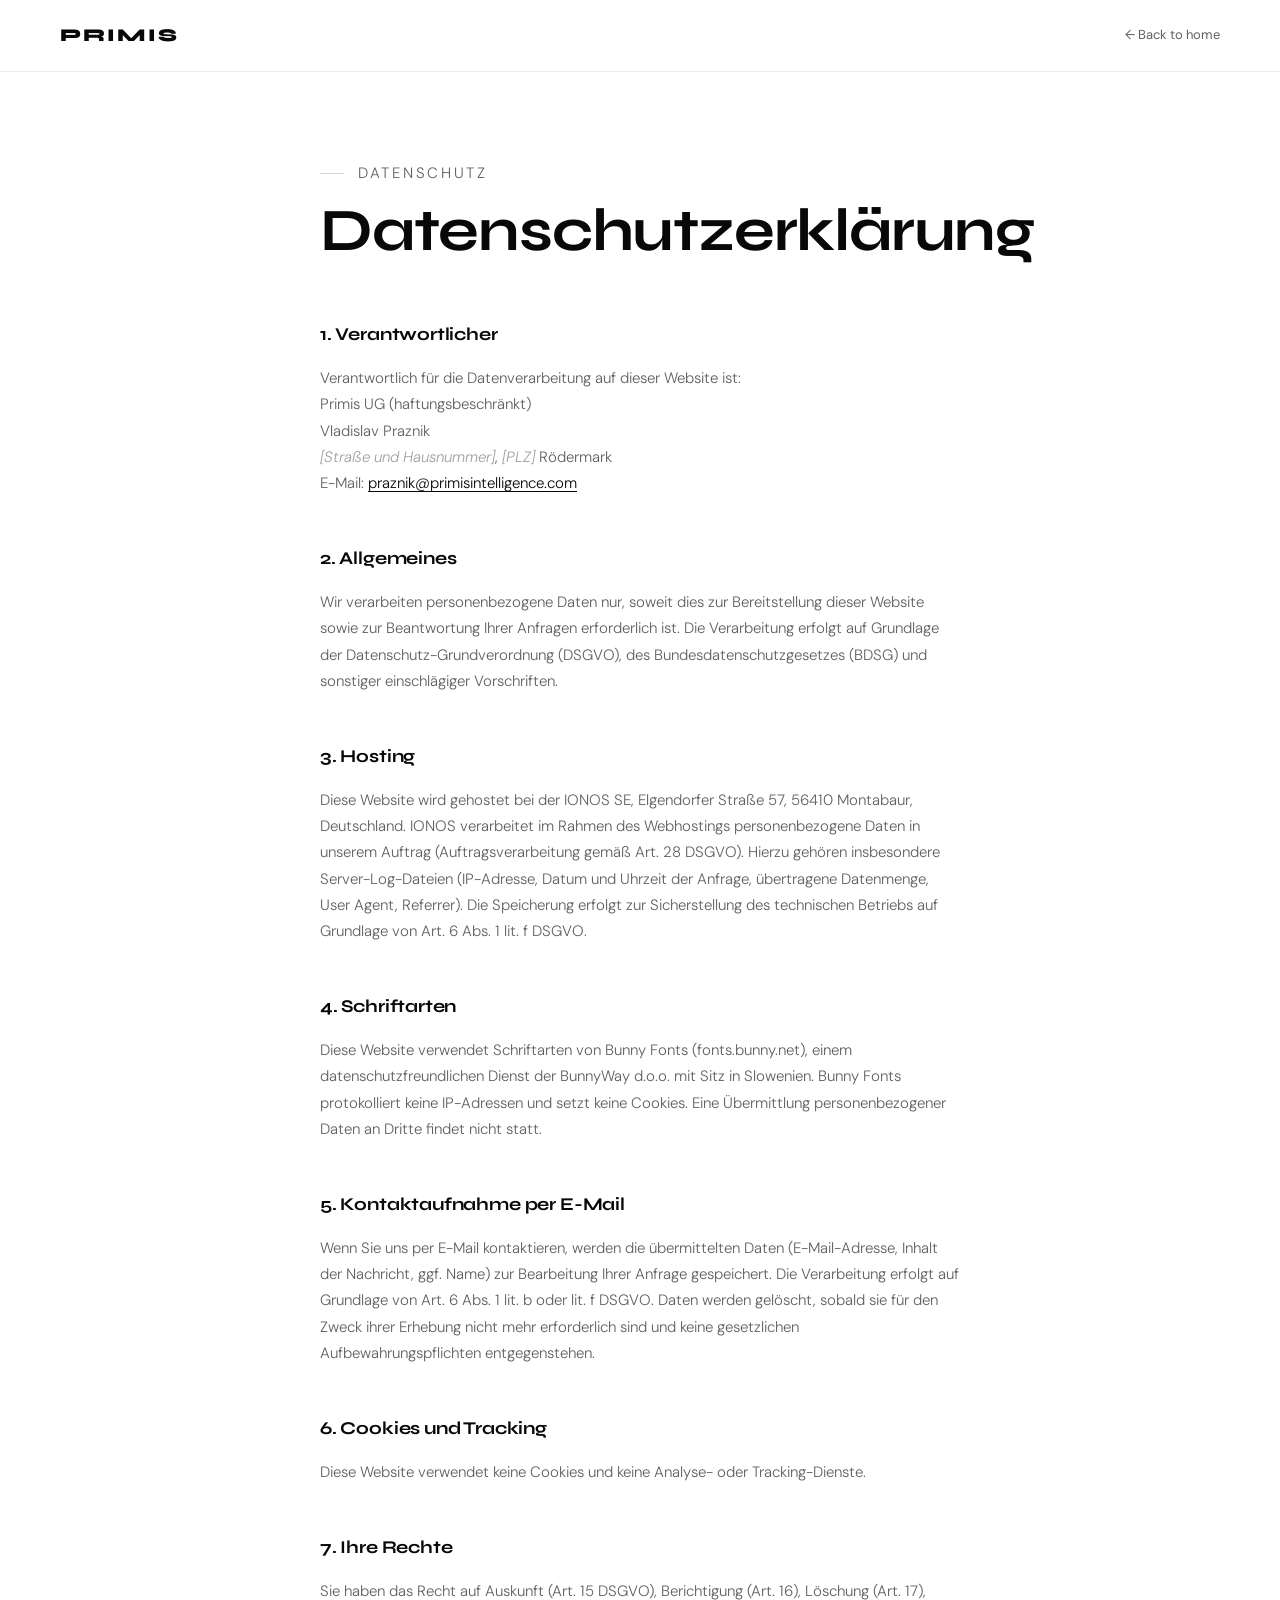
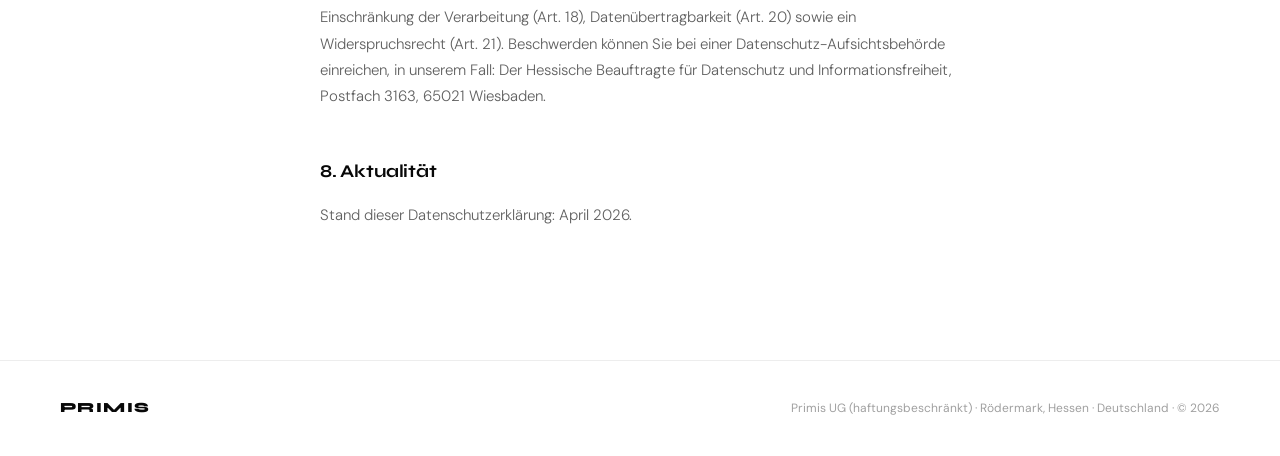
==== datenschutz.html @ 1187ffc5 "Create datenschutz.html" ====
<!DOCTYPE html>
<html lang="de">
<head>
<meta charset="UTF-8">
<meta name="viewport" content="width=device-width, initial-scale=1.0">
<title>Datenschutz — Primis</title>
<meta name="robots" content="noindex">
<link rel="icon" type="image/svg+xml" href="data:image/svg+xml,%3Csvg xmlns='http://www.w3.org/2000/svg' viewBox='0 0 32 32'%3E%3Crect width='32' height='32' fill='%23080808'/%3E%3Ctext x='16' y='23' text-anchor='middle' font-family='Arial' font-size='22' font-weight='900' fill='white'%3EP%3C/text%3E%3C/svg%3E">
<link rel="preconnect" href="https://fonts.bunny.net">
<link href="https://fonts.bunny.net/css2?family=DM+Sans:wght@300;400;500&family=Syne:wght@400;500;600;700;800&display=swap" rel="stylesheet">
<style>
*, *::before, *::after { box-sizing: border-box; margin: 0; padding: 0; }
:root { --black: #080808; --white: #ffffff; --gray-200: #d8d8d8; --gray-400: #a0a0a0; --gray-600: #606060; --line: rgba(0,0,0,0.07); --font-display: 'Syne', sans-serif; --font-body: 'DM Sans', sans-serif; }
body { font-family: var(--font-body); background: var(--white); color: var(--black); font-size: 16px; line-height: 1.6; -webkit-font-smoothing: antialiased; }
nav { position: fixed; top: 0; left: 0; right: 0; z-index: 100; display: flex; align-items: center; justify-content: space-between; padding: 0 60px; height: 72px; background: rgba(255,255,255,0.92); backdrop-filter: blur(12px); border-bottom: 1px solid var(--line); }
.nav-logo { font-family: var(--font-display); font-size: 18px; font-weight: 800; letter-spacing: 0.12em; text-transform: uppercase; color: var(--black); text-decoration: none; }
.nav-back { font-size: 13px; font-weight: 400; color: var(--gray-600); text-decoration: none; transition: color 0.2s; }
.nav-back:hover { color: var(--black); }
.legal { max-width: 760px; margin: 0 auto; padding: 160px 60px 120px; }
.legal-eyebrow { font-size: 11px; font-weight: 500; letter-spacing: 0.18em; text-transform: uppercase; color: var(--gray-400); margin-bottom: 24px; display: flex; align-items: center; gap: 14px; }
.legal-eyebrow::before { content: ''; display: block; width: 24px; height: 1px; background: var(--gray-200); }
.legal h1 { font-family: var(--font-display); font-size: clamp(40px, 5vw, 60px); font-weight: 700; letter-spacing: -0.02em; line-height: 1.1; margin-bottom: 56px; }
.legal h2 { font-family: var(--font-display); font-size: 18px; font-weight: 700; margin-top: 48px; margin-bottom: 16px; letter-spacing: -0.01em; }
.legal h2:first-of-type { margin-top: 0; }
.legal p { font-size: 15px; color: var(--gray-600); line-height: 1.75; margin-bottom: 12px; font-weight: 300; }
.legal a { color: var(--black); text-decoration: underline; text-underline-offset: 3px; }
.legal .placeholder { color: var(--gray-400); font-style: italic; }
footer { padding: 36px 60px; border-top: 1px solid var(--line); display: flex; align-items: center; justify-content: space-between; flex-wrap: wrap; gap: 16px; }
.footer-logo { font-family: var(--font-display); font-size: 14px; font-weight: 800; letter-spacing: 0.1em; text-transform: uppercase; color: var(--black); text-decoration: none; }
.footer-info { font-size: 12px; color: var(--gray-400); }
@media (max-width: 768px) { nav, .legal, footer { padding-left: 24px; padding-right: 24px; } .legal { padding-top: 120px; } }
</style>
</head>
<body>

<nav>
  <a href="index.html" class="nav-logo">Primis</a>
  <a href="index.html" class="nav-back">← Back to home</a>
</nav>

<main class="legal">
  <p class="legal-eyebrow">Datenschutz</p>
  <h1>Datenschutzerklärung</h1>

  <h2>1. Verantwortlicher</h2>
  <p>Verantwortlich für die Datenverarbeitung auf dieser Website ist:<br>
  Primis UG (haftungsbeschränkt)<br>
  Vladislav Praznik<br>
  <span class="placeholder">[Straße und Hausnummer]</span>, <span class="placeholder">[PLZ]</span> Rödermark<br>
  E-Mail: <a href="mailto:praznik@primisintelligence.com">praznik@primisintelligence.com</a></p>

  <h2>2. Allgemeines</h2>
  <p>Wir verarbeiten personenbezogene Daten nur, soweit dies zur Bereitstellung dieser Website sowie zur Beantwortung Ihrer Anfragen erforderlich ist. Die Verarbeitung erfolgt auf Grundlage der Datenschutz-Grundverordnung (DSGVO), des Bundesdatenschutzgesetzes (BDSG) und sonstiger einschlägiger Vorschriften.</p>

  <h2>3. Hosting</h2>
  <p>Diese Website wird gehostet bei der IONOS SE, Elgendorfer Straße 57, 56410 Montabaur, Deutschland. IONOS verarbeitet im Rahmen des Webhostings personenbezogene Daten in unserem Auftrag (Auftragsverarbeitung gemäß Art. 28 DSGVO). Hierzu gehören insbesondere Server-Log-Dateien (IP-Adresse, Datum und Uhrzeit der Anfrage, übertragene Datenmenge, User Agent, Referrer). Die Speicherung erfolgt zur Sicherstellung des technischen Betriebs auf Grundlage von Art. 6 Abs. 1 lit. f DSGVO.</p>

  <h2>4. Schriftarten</h2>
  <p>Diese Website verwendet Schriftarten von Bunny Fonts (fonts.bunny.net), einem datenschutzfreundlichen Dienst der BunnyWay d.o.o. mit Sitz in Slowenien. Bunny Fonts protokolliert keine IP-Adressen und setzt keine Cookies. Eine Übermittlung personenbezogener Daten an Dritte findet nicht statt.</p>

  <h2>5. Kontaktaufnahme per E-Mail</h2>
  <p>Wenn Sie uns per E-Mail kontaktieren, werden die übermittelten Daten (E-Mail-Adresse, Inhalt der Nachricht, ggf. Name) zur Bearbeitung Ihrer Anfrage gespeichert. Die Verarbeitung erfolgt auf Grundlage von Art. 6 Abs. 1 lit. b oder lit. f DSGVO. Daten werden gelöscht, sobald sie für den Zweck ihrer Erhebung nicht mehr erforderlich sind und keine gesetzlichen Aufbewahrungspflichten entgegenstehen.</p>

  <h2>6. Cookies und Tracking</h2>
  <p>Diese Website verwendet keine Cookies und keine Analyse- oder Tracking-Dienste.</p>

  <h2>7. Ihre Rechte</h2>
  <p>Sie haben das Recht auf Auskunft (Art. 15 DSGVO), Berichtigung (Art. 16), Löschung (Art. 17), Einschränkung der Verarbeitung (Art. 18), Datenübertragbarkeit (Art. 20) sowie ein Widerspruchsrecht (Art. 21). Beschwerden können Sie bei einer Datenschutz-Aufsichtsbehörde einreichen, in unserem Fall: Der Hessische Beauftragte für Datenschutz und Informationsfreiheit, Postfach 3163, 65021 Wiesbaden.</p>

  <h2>8. Aktualität</h2>
  <p>Stand dieser Datenschutzerklärung: April 2026.</p>
</main>

<footer>
  <a href="index.html" class="footer-logo">Primis</a>
  <span class="footer-info">Primis UG (haftungsbeschränkt) · Rödermark, Hessen · Deutschland · © 2026</span>
</footer>

</body>
</html>
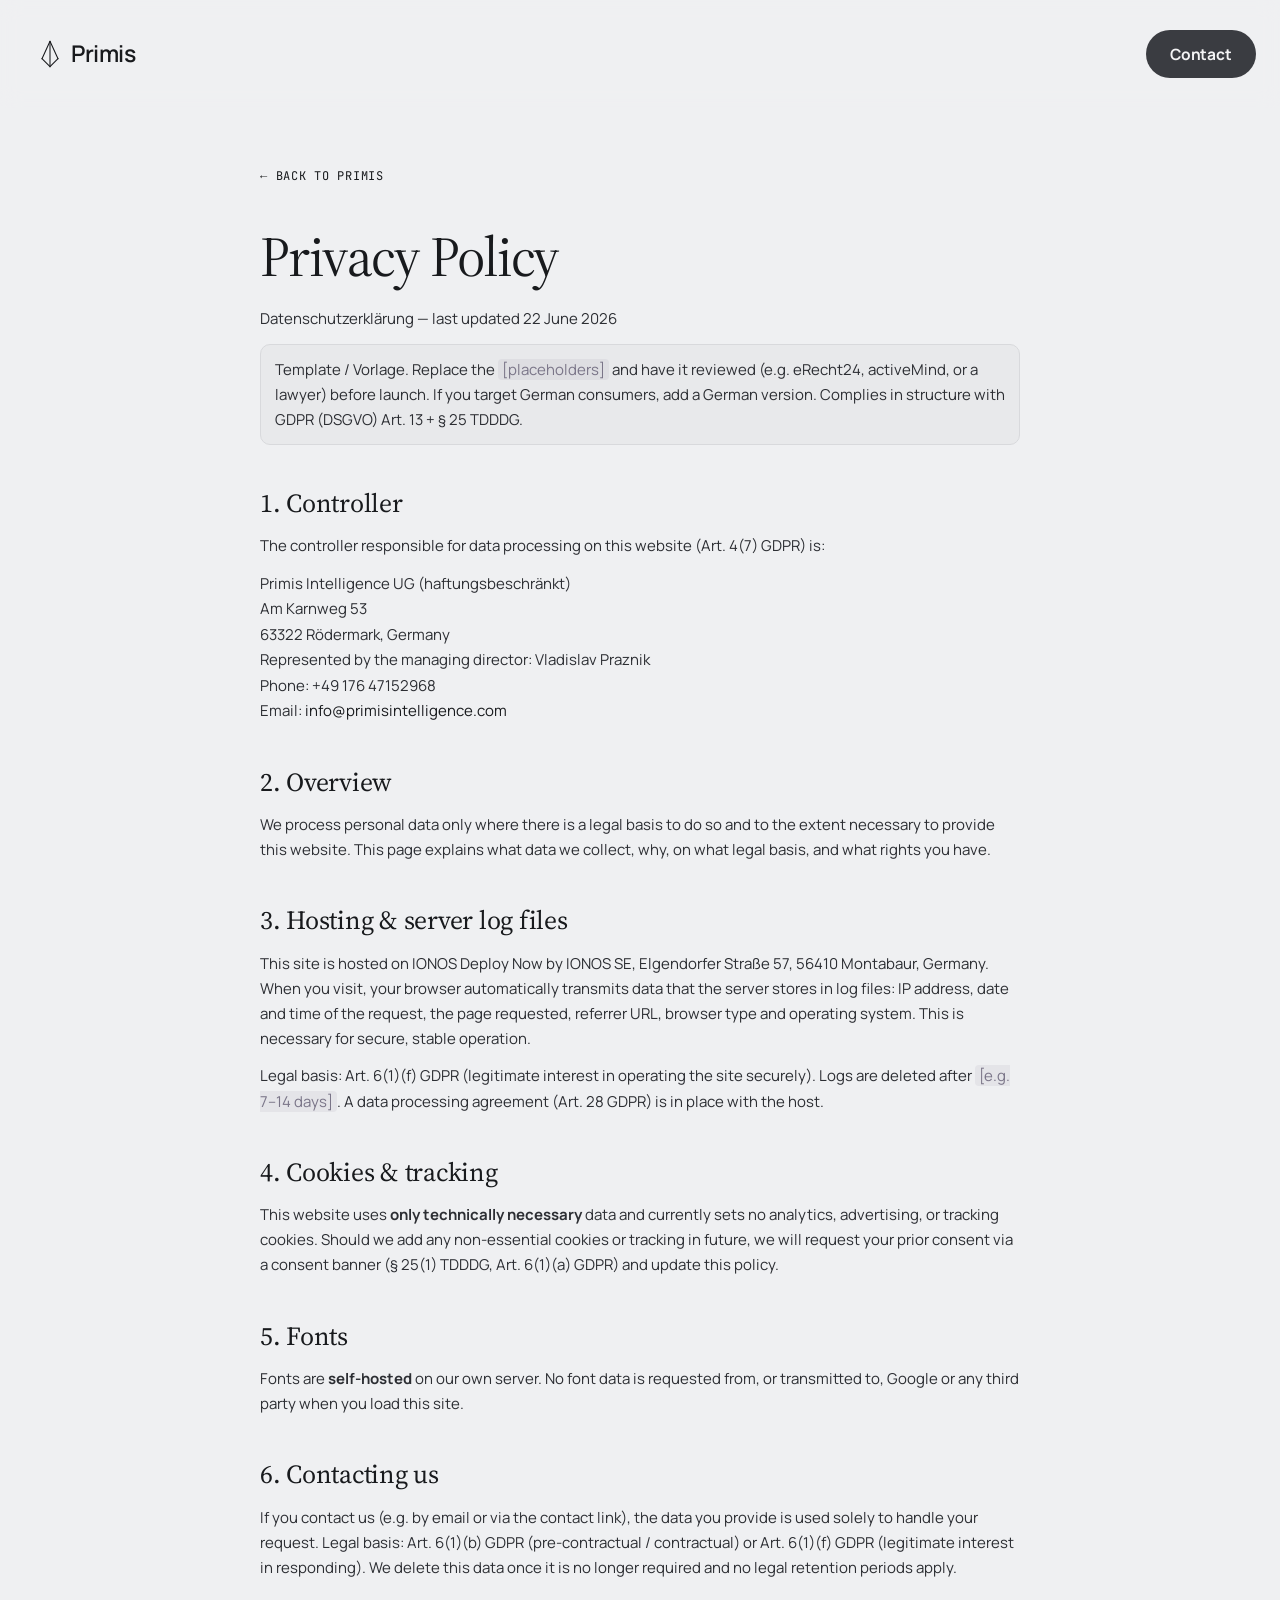
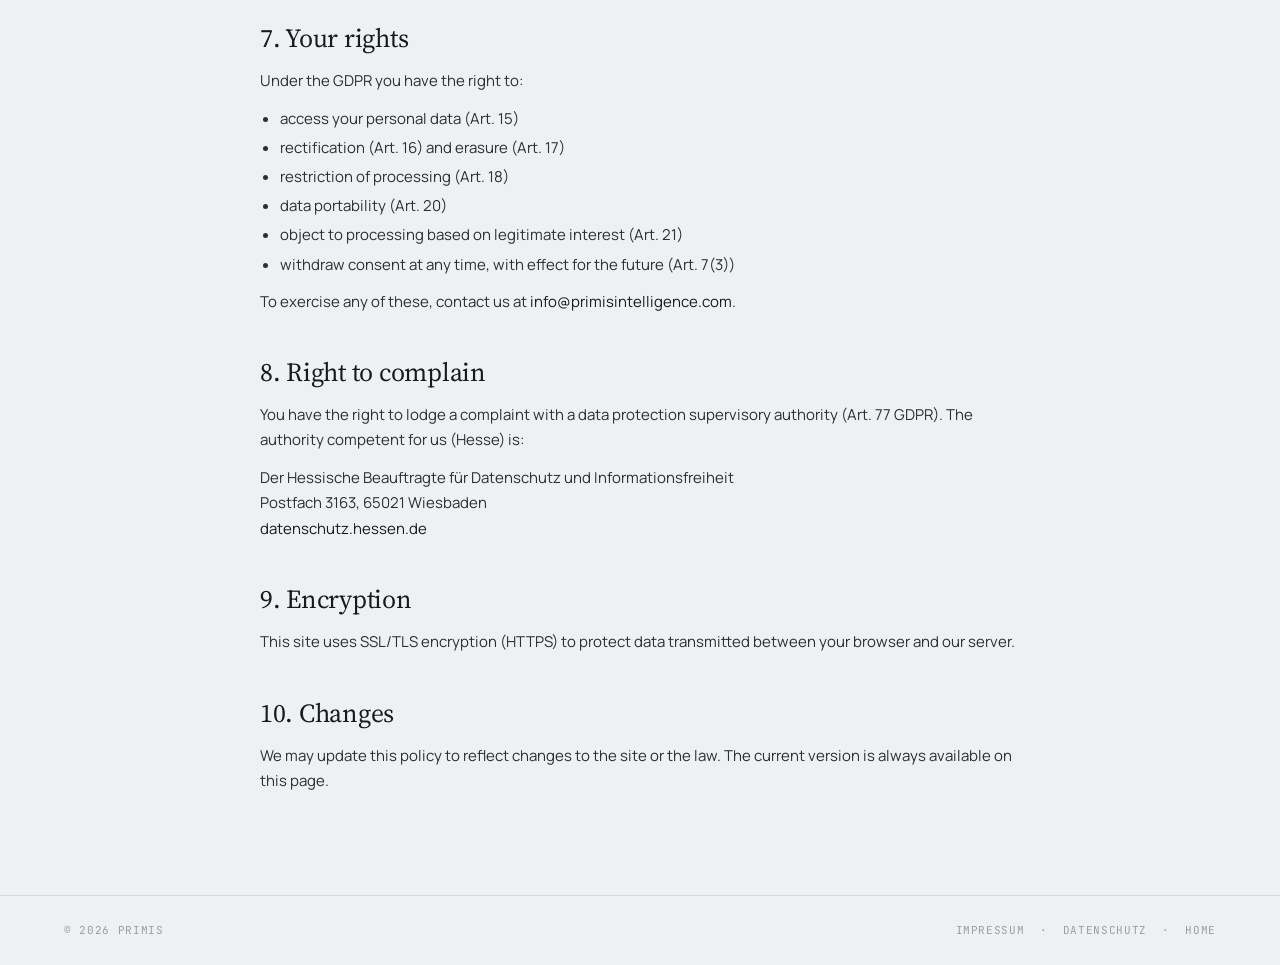
==== commit f0c144eb: "Ship updated Primis landing site - New product demo (progressive outliner, on-brand end card) - Capa" ====
--- a/datenschutz.html
+++ b/datenschutz.html
@@ -1,80 +1,125 @@
-<!DOCTYPE html>
-<html lang="de">
+<!doctype html>
+<html lang="en">
 <head>
-<meta charset="UTF-8">
-<meta name="viewport" content="width=device-width, initial-scale=1.0">
-<title>Datenschutz — Primis</title>
-<meta name="robots" content="noindex">
-<link rel="icon" type="image/svg+xml" href="data:image/svg+xml,%3Csvg xmlns='http://www.w3.org/2000/svg' viewBox='0 0 32 32'%3E%3Crect width='32' height='32' fill='%23080808'/%3E%3Ctext x='16' y='23' text-anchor='middle' font-family='Arial' font-size='22' font-weight='900' fill='white'%3EP%3C/text%3E%3C/svg%3E">
-<link rel="preconnect" href="https://fonts.bunny.net">
-<link href="https://fonts.bunny.net/css2?family=DM+Sans:wght@300;400;500&family=Syne:wght@400;500;600;700;800&display=swap" rel="stylesheet">
-<style>
-*, *::before, *::after { box-sizing: border-box; margin: 0; padding: 0; }
-:root { --black: #080808; --white: #ffffff; --gray-200: #d8d8d8; --gray-400: #a0a0a0; --gray-600: #606060; --line: rgba(0,0,0,0.07); --font-display: 'Syne', sans-serif; --font-body: 'DM Sans', sans-serif; }
-body { font-family: var(--font-body); background: var(--white); color: var(--black); font-size: 16px; line-height: 1.6; -webkit-font-smoothing: antialiased; }
-nav { position: fixed; top: 0; left: 0; right: 0; z-index: 100; display: flex; align-items: center; justify-content: space-between; padding: 0 60px; height: 72px; background: rgba(255,255,255,0.92); backdrop-filter: blur(12px); border-bottom: 1px solid var(--line); }
-.nav-logo { font-family: var(--font-display); font-size: 18px; font-weight: 800; letter-spacing: 0.12em; text-transform: uppercase; color: var(--black); text-decoration: none; }
-.nav-back { font-size: 13px; font-weight: 400; color: var(--gray-600); text-decoration: none; transition: color 0.2s; }
-.nav-back:hover { color: var(--black); }
-.legal { max-width: 760px; margin: 0 auto; padding: 160px 60px 120px; }
-.legal-eyebrow { font-size: 11px; font-weight: 500; letter-spacing: 0.18em; text-transform: uppercase; color: var(--gray-400); margin-bottom: 24px; display: flex; align-items: center; gap: 14px; }
-.legal-eyebrow::before { content: ''; display: block; width: 24px; height: 1px; background: var(--gray-200); }
-.legal h1 { font-family: var(--font-display); font-size: clamp(40px, 5vw, 60px); font-weight: 700; letter-spacing: -0.02em; line-height: 1.1; margin-bottom: 56px; }
-.legal h2 { font-family: var(--font-display); font-size: 18px; font-weight: 700; margin-top: 48px; margin-bottom: 16px; letter-spacing: -0.01em; }
-.legal h2:first-of-type { margin-top: 0; }
-.legal p { font-size: 15px; color: var(--gray-600); line-height: 1.75; margin-bottom: 12px; font-weight: 300; }
-.legal a { color: var(--black); text-decoration: underline; text-underline-offset: 3px; }
-.legal .placeholder { color: var(--gray-400); font-style: italic; }
-footer { padding: 36px 60px; border-top: 1px solid var(--line); display: flex; align-items: center; justify-content: space-between; flex-wrap: wrap; gap: 16px; }
-.footer-logo { font-family: var(--font-display); font-size: 14px; font-weight: 800; letter-spacing: 0.1em; text-transform: uppercase; color: var(--black); text-decoration: none; }
-.footer-info { font-size: 12px; color: var(--gray-400); }
-@media (max-width: 768px) { nav, .legal, footer { padding-left: 24px; padding-right: 24px; } .legal { padding-top: 120px; } }
-</style>
+  <meta charset="utf-8" />
+  <meta name="viewport" content="width=device-width, initial-scale=1, viewport-fit=cover" />
+  <title>Privacy Policy · Primis</title>
+  <meta name="robots" content="noindex" />
+  <link rel="icon" type="image/svg+xml" href="assets/favicon.svg" />
+  <meta name="theme-color" content="#eff0f2" />
+  <link rel="stylesheet" href="css/fonts.css" />
+  <link rel="stylesheet" href="css/landing.css" />
+  <style>
+    .legal{padding:clamp(28px,6vh,80px) var(--pad-x) clamp(60px,10vh,120px)}
+    .legal__wrap{max-width:760px;margin:0 auto}
+    .legal__back{display:inline-block;font-family:var(--mono);font-size:12px;letter-spacing:.06em;text-transform:uppercase;color:var(--ink-mute);text-decoration:none;margin-bottom:28px}
+    .legal__back:hover{color:var(--ink)}
+    .legal h1{font-family:var(--serif);font-weight:400;font-size:clamp(34px,5vw,56px);letter-spacing:-.02em;margin:0 0 6px;color:var(--ink)}
+    .legal__sub{font-family:var(--ui);font-size:14px;color:var(--ink-mute);margin:0 0 16px}
+    .legal__note{font-family:var(--ui);font-size:13.5px;line-height:1.5;color:var(--ink-mute);background:var(--bg-soft);border:1px solid var(--ink-line);border-radius:10px;padding:12px 14px;margin:0 0 36px}
+    .legal h2{font-family:var(--serif);font-weight:400;font-size:clamp(20px,2.4vw,26px);letter-spacing:-.01em;color:var(--ink);margin:38px 0 10px}
+    .legal p,.legal li{font-family:var(--ui);font-size:15px;line-height:1.68;color:var(--ink-2)}
+    .legal p{margin:0 0 12px}.legal ul{margin:0 0 12px;padding-left:20px}.legal li{margin:4px 0}
+    .legal address{font-style:normal;font-family:var(--ui);font-size:15px;line-height:1.7;color:var(--ink-2)}
+    .legal .ph{color:var(--accent-deep);background:color-mix(in oklab,var(--accent) 16%,transparent);padding:0 4px;border-radius:4px}
+    .legal a{color:var(--ink)}
+    .legal__foot{border-top:1px solid var(--ink-line);padding:26px var(--pad-x);display:flex;flex-wrap:wrap;gap:8px 22px;justify-content:space-between;font-family:var(--mono);font-size:11px;letter-spacing:.06em;text-transform:uppercase;color:var(--ink-faint)}
+    .legal__foot a{color:var(--ink-faint);text-decoration:none}.legal__foot a:hover{color:var(--ink)}
+  </style>
 </head>
 <body>
+  <header class="nav">
+    <a class="nav__brand" href="/" aria-label="Primis home">
+      <svg class="nav__mark" viewBox="0 0 60 84" fill="none" stroke="currentColor" stroke-width="3.2" stroke-linecap="round" stroke-linejoin="round" aria-hidden="true"><polyline points="6,56 30,4 54,56"/><polyline points="6,56 30,80 54,56"/><line x1="30" y1="4" x2="30" y2="80"/></svg>
+      <span class="nav__word">Primis</span>
+    </a>
+    <div class="nav__right"><a class="pill" href="/#careers">Contact</a></div>
+  </header>
 
-<nav>
-  <a href="index.html" class="nav-logo">Primis</a>
-  <a href="index.html" class="nav-back">← Back to home</a>
-</nav>
+  <main class="legal">
+    <div class="legal__wrap">
+      <a class="legal__back" href="/">&larr; Back to Primis</a>
+      <h1>Privacy Policy</h1>
+      <p class="legal__sub">Datenschutzerklärung — last updated 22 June 2026</p>
+      <p class="legal__note">Template / Vorlage. Replace the <span class="ph">[placeholders]</span> and have it reviewed (e.g. eRecht24, activeMind, or a lawyer) before launch. If you target German consumers, add a German version. Complies in structure with GDPR (DSGVO) Art. 13 + § 25 TDDDG.</p>
 
-<main class="legal">
-  <p class="legal-eyebrow">Datenschutz</p>
-  <h1>Datenschutzerklärung</h1>
+      <h2>1. Controller</h2>
+      <p>The controller responsible for data processing on this website (Art. 4(7) GDPR) is:</p>
+      <address>
+        Primis Intelligence UG (haftungsbeschränkt)<br />
+        Am Karnweg 53<br />
+        63322 Rödermark, Germany<br />
+        Represented by the managing director: Vladislav Praznik<br />
+        Phone: +49 176 47152968<br />
+        Email: <a href="mailto:info@primisintelligence.com">info@primisintelligence.com</a>
+      </address>
 
-  <h2>1. Verantwortlicher</h2>
-  <p>Verantwortlich für die Datenverarbeitung auf dieser Website ist:<br>
-  Primis UG (haftungsbeschränkt)<br>
-  Vladislav Praznik<br>
-  <span class="placeholder">[Straße und Hausnummer]</span>, <span class="placeholder">[PLZ]</span> Rödermark<br>
-  E-Mail: <a href="mailto:praznik@primisintelligence.com">praznik@primisintelligence.com</a></p>
+      <h2>2. Overview</h2>
+      <p>We process personal data only where there is a legal basis to do so and to the extent
+        necessary to provide this website. This page explains what data we collect, why, on what
+        legal basis, and what rights you have.</p>
 
-  <h2>2. Allgemeines</h2>
-  <p>Wir verarbeiten personenbezogene Daten nur, soweit dies zur Bereitstellung dieser Website sowie zur Beantwortung Ihrer Anfragen erforderlich ist. Die Verarbeitung erfolgt auf Grundlage der Datenschutz-Grundverordnung (DSGVO), des Bundesdatenschutzgesetzes (BDSG) und sonstiger einschlägiger Vorschriften.</p>
+      <h2>3. Hosting &amp; server log files</h2>
+      <p>This site is hosted on IONOS Deploy Now by IONOS SE, Elgendorfer Straße 57, 56410
+        Montabaur, Germany. When you
+        visit, your browser automatically transmits data that the server stores in log files:
+        IP address, date and time of the request, the page requested, referrer URL, browser type
+        and operating system. This is necessary for secure, stable operation.</p>
+      <p>Legal basis: Art. 6(1)(f) GDPR (legitimate interest in operating the site securely).
+        Logs are deleted after <span class="ph">[e.g. 7–14 days]</span>. A data processing
+        agreement (Art. 28 GDPR) is in place with the host.</p>
 
-  <h2>3. Hosting</h2>
-  <p>Diese Website wird gehostet bei der IONOS SE, Elgendorfer Straße 57, 56410 Montabaur, Deutschland. IONOS verarbeitet im Rahmen des Webhostings personenbezogene Daten in unserem Auftrag (Auftragsverarbeitung gemäß Art. 28 DSGVO). Hierzu gehören insbesondere Server-Log-Dateien (IP-Adresse, Datum und Uhrzeit der Anfrage, übertragene Datenmenge, User Agent, Referrer). Die Speicherung erfolgt zur Sicherstellung des technischen Betriebs auf Grundlage von Art. 6 Abs. 1 lit. f DSGVO.</p>
+      <h2>4. Cookies &amp; tracking</h2>
+      <p>This website uses <strong>only technically necessary</strong> data and currently sets no
+        analytics, advertising, or tracking cookies. Should we add any non-essential cookies or
+        tracking in future, we will request your prior consent via a consent banner
+        (§ 25(1) TDDDG, Art. 6(1)(a) GDPR) and update this policy.</p>
 
-  <h2>4. Schriftarten</h2>
-  <p>Diese Website verwendet Schriftarten von Bunny Fonts (fonts.bunny.net), einem datenschutzfreundlichen Dienst der BunnyWay d.o.o. mit Sitz in Slowenien. Bunny Fonts protokolliert keine IP-Adressen und setzt keine Cookies. Eine Übermittlung personenbezogener Daten an Dritte findet nicht statt.</p>
+      <h2>5. Fonts</h2>
+      <p>Fonts are <strong>self-hosted</strong> on our own server. No font data is requested from,
+        or transmitted to, Google or any third party when you load this site.</p>
 
-  <h2>5. Kontaktaufnahme per E-Mail</h2>
-  <p>Wenn Sie uns per E-Mail kontaktieren, werden die übermittelten Daten (E-Mail-Adresse, Inhalt der Nachricht, ggf. Name) zur Bearbeitung Ihrer Anfrage gespeichert. Die Verarbeitung erfolgt auf Grundlage von Art. 6 Abs. 1 lit. b oder lit. f DSGVO. Daten werden gelöscht, sobald sie für den Zweck ihrer Erhebung nicht mehr erforderlich sind und keine gesetzlichen Aufbewahrungspflichten entgegenstehen.</p>
+      <h2>6. Contacting us</h2>
+      <p>If you contact us (e.g. by email or via the contact link), the data you provide is used
+        solely to handle your request. Legal basis: Art. 6(1)(b) GDPR (pre-contractual /
+        contractual) or Art. 6(1)(f) GDPR (legitimate interest in responding). We delete this
+        data once it is no longer required and no legal retention periods apply.</p>
 
-  <h2>6. Cookies und Tracking</h2>
-  <p>Diese Website verwendet keine Cookies und keine Analyse- oder Tracking-Dienste.</p>
+      <h2>7. Your rights</h2>
+      <p>Under the GDPR you have the right to:</p>
+      <ul>
+        <li>access your personal data (Art. 15)</li>
+        <li>rectification (Art. 16) and erasure (Art. 17)</li>
+        <li>restriction of processing (Art. 18)</li>
+        <li>data portability (Art. 20)</li>
+        <li>object to processing based on legitimate interest (Art. 21)</li>
+        <li>withdraw consent at any time, with effect for the future (Art. 7(3))</li>
+      </ul>
+      <p>To exercise any of these, contact us at
+        <a href="mailto:info@primisintelligence.com">info@primisintelligence.com</a>.</p>
 
-  <h2>7. Ihre Rechte</h2>
-  <p>Sie haben das Recht auf Auskunft (Art. 15 DSGVO), Berichtigung (Art. 16), Löschung (Art. 17), Einschränkung der Verarbeitung (Art. 18), Datenübertragbarkeit (Art. 20) sowie ein Widerspruchsrecht (Art. 21). Beschwerden können Sie bei einer Datenschutz-Aufsichtsbehörde einreichen, in unserem Fall: Der Hessische Beauftragte für Datenschutz und Informationsfreiheit, Postfach 3163, 65021 Wiesbaden.</p>
+      <h2>8. Right to complain</h2>
+      <p>You have the right to lodge a complaint with a data protection supervisory authority
+        (Art. 77 GDPR). The authority competent for us (Hesse) is:</p>
+      <address>
+        Der Hessische Beauftragte für Datenschutz und Informationsfreiheit<br />
+        Postfach 3163, 65021 Wiesbaden<br />
+        <a href="https://datenschutz.hessen.de">datenschutz.hessen.de</a>
+      </address>
 
-  <h2>8. Aktualität</h2>
-  <p>Stand dieser Datenschutzerklärung: April 2026.</p>
-</main>
+      <h2>9. Encryption</h2>
+      <p>This site uses SSL/TLS encryption (HTTPS) to protect data transmitted between your
+        browser and our server.</p>
 
-<footer>
-  <a href="index.html" class="footer-logo">Primis</a>
-  <span class="footer-info">Primis UG (haftungsbeschränkt) · Rödermark, Hessen · Deutschland · © 2026</span>
-</footer>
+      <h2>10. Changes</h2>
+      <p>We may update this policy to reflect changes to the site or the law. The current version
+        is always available on this page.</p>
+    </div>
+  </main>
 
+  <footer class="legal__foot">
+    <span>© 2026 Primis</span>
+    <span><a href="/impressum.html">Impressum</a> &nbsp;·&nbsp; <a href="/datenschutz.html">Datenschutz</a> &nbsp;·&nbsp; <a href="/">Home</a></span>
+  </footer>
 </body>
 </html>
--- a/css/fonts.css
+++ b/css/fonts.css
@@ -0,0 +1,307 @@
+/* Self-hosted fonts (no third-party requests; replaces Google Fonts). latin subsets only. */
+/* latin-ext */
+@font-face {
+  font-family: 'Inter';
+  font-style: normal;
+  font-weight: 300;
+  font-display: swap;
+  src: url("../assets/fonts/inter-300-normal-latin-ext.woff2") format('woff2');
+  unicode-range: U+0100-02BA, U+02BD-02C5, U+02C7-02CC, U+02CE-02D7, U+02DD-02FF, U+0304, U+0308, U+0329, U+1D00-1DBF, U+1E00-1E9F, U+1EF2-1EFF, U+2020, U+20A0-20AB, U+20AD-20C0, U+2113, U+2C60-2C7F, U+A720-A7FF;
+}
+/* latin */
+@font-face {
+  font-family: 'Inter';
+  font-style: normal;
+  font-weight: 300;
+  font-display: swap;
+  src: url("../assets/fonts/inter-300-normal-latin.woff2") format('woff2');
+  unicode-range: U+0000-00FF, U+0131, U+0152-0153, U+02BB-02BC, U+02C6, U+02DA, U+02DC, U+0304, U+0308, U+0329, U+2000-206F, U+20AC, U+2122, U+2191, U+2193, U+2212, U+2215, U+FEFF, U+FFFD;
+}
+/* latin-ext */
+@font-face {
+  font-family: 'Inter';
+  font-style: normal;
+  font-weight: 400;
+  font-display: swap;
+  src: url("../assets/fonts/inter-300-normal-latin-ext.woff2") format('woff2');
+  unicode-range: U+0100-02BA, U+02BD-02C5, U+02C7-02CC, U+02CE-02D7, U+02DD-02FF, U+0304, U+0308, U+0329, U+1D00-1DBF, U+1E00-1E9F, U+1EF2-1EFF, U+2020, U+20A0-20AB, U+20AD-20C0, U+2113, U+2C60-2C7F, U+A720-A7FF;
+}
+/* latin */
+@font-face {
+  font-family: 'Inter';
+  font-style: normal;
+  font-weight: 400;
+  font-display: swap;
+  src: url("../assets/fonts/inter-300-normal-latin.woff2") format('woff2');
+  unicode-range: U+0000-00FF, U+0131, U+0152-0153, U+02BB-02BC, U+02C6, U+02DA, U+02DC, U+0304, U+0308, U+0329, U+2000-206F, U+20AC, U+2122, U+2191, U+2193, U+2212, U+2215, U+FEFF, U+FFFD;
+}
+/* latin-ext */
+@font-face {
+  font-family: 'Inter';
+  font-style: normal;
+  font-weight: 500;
+  font-display: swap;
+  src: url("../assets/fonts/inter-300-normal-latin-ext.woff2") format('woff2');
+  unicode-range: U+0100-02BA, U+02BD-02C5, U+02C7-02CC, U+02CE-02D7, U+02DD-02FF, U+0304, U+0308, U+0329, U+1D00-1DBF, U+1E00-1E9F, U+1EF2-1EFF, U+2020, U+20A0-20AB, U+20AD-20C0, U+2113, U+2C60-2C7F, U+A720-A7FF;
+}
+/* latin */
+@font-face {
+  font-family: 'Inter';
+  font-style: normal;
+  font-weight: 500;
+  font-display: swap;
+  src: url("../assets/fonts/inter-300-normal-latin.woff2") format('woff2');
+  unicode-range: U+0000-00FF, U+0131, U+0152-0153, U+02BB-02BC, U+02C6, U+02DA, U+02DC, U+0304, U+0308, U+0329, U+2000-206F, U+20AC, U+2122, U+2191, U+2193, U+2212, U+2215, U+FEFF, U+FFFD;
+}
+/* latin-ext */
+@font-face {
+  font-family: 'Inter';
+  font-style: normal;
+  font-weight: 600;
+  font-display: swap;
+  src: url("../assets/fonts/inter-300-normal-latin-ext.woff2") format('woff2');
+  unicode-range: U+0100-02BA, U+02BD-02C5, U+02C7-02CC, U+02CE-02D7, U+02DD-02FF, U+0304, U+0308, U+0329, U+1D00-1DBF, U+1E00-1E9F, U+1EF2-1EFF, U+2020, U+20A0-20AB, U+20AD-20C0, U+2113, U+2C60-2C7F, U+A720-A7FF;
+}
+/* latin */
+@font-face {
+  font-family: 'Inter';
+  font-style: normal;
+  font-weight: 600;
+  font-display: swap;
+  src: url("../assets/fonts/inter-300-normal-latin.woff2") format('woff2');
+  unicode-range: U+0000-00FF, U+0131, U+0152-0153, U+02BB-02BC, U+02C6, U+02DA, U+02DC, U+0304, U+0308, U+0329, U+2000-206F, U+20AC, U+2122, U+2191, U+2193, U+2212, U+2215, U+FEFF, U+FFFD;
+}
+/* latin-ext */
+@font-face {
+  font-family: 'JetBrains Mono';
+  font-style: normal;
+  font-weight: 400;
+  font-display: swap;
+  src: url("../assets/fonts/jetbrainsmono-400-normal-latin-ext.woff2") format('woff2');
+  unicode-range: U+0100-02BA, U+02BD-02C5, U+02C7-02CC, U+02CE-02D7, U+02DD-02FF, U+0304, U+0308, U+0329, U+1D00-1DBF, U+1E00-1E9F, U+1EF2-1EFF, U+2020, U+20A0-20AB, U+20AD-20C0, U+2113, U+2C60-2C7F, U+A720-A7FF;
+}
+/* latin */
+@font-face {
+  font-family: 'JetBrains Mono';
+  font-style: normal;
+  font-weight: 400;
+  font-display: swap;
+  src: url("../assets/fonts/jetbrainsmono-400-normal-latin.woff2") format('woff2');
+  unicode-range: U+0000-00FF, U+0131, U+0152-0153, U+02BB-02BC, U+02C6, U+02DA, U+02DC, U+0304, U+0308, U+0329, U+2000-206F, U+20AC, U+2122, U+2191, U+2193, U+2212, U+2215, U+FEFF, U+FFFD;
+}
+/* latin-ext */
+@font-face {
+  font-family: 'JetBrains Mono';
+  font-style: normal;
+  font-weight: 500;
+  font-display: swap;
+  src: url("../assets/fonts/jetbrainsmono-400-normal-latin-ext.woff2") format('woff2');
+  unicode-range: U+0100-02BA, U+02BD-02C5, U+02C7-02CC, U+02CE-02D7, U+02DD-02FF, U+0304, U+0308, U+0329, U+1D00-1DBF, U+1E00-1E9F, U+1EF2-1EFF, U+2020, U+20A0-20AB, U+20AD-20C0, U+2113, U+2C60-2C7F, U+A720-A7FF;
+}
+/* latin */
+@font-face {
+  font-family: 'JetBrains Mono';
+  font-style: normal;
+  font-weight: 500;
+  font-display: swap;
+  src: url("../assets/fonts/jetbrainsmono-400-normal-latin.woff2") format('woff2');
+  unicode-range: U+0000-00FF, U+0131, U+0152-0153, U+02BB-02BC, U+02C6, U+02DA, U+02DC, U+0304, U+0308, U+0329, U+2000-206F, U+20AC, U+2122, U+2191, U+2193, U+2212, U+2215, U+FEFF, U+FFFD;
+}
+/* latin-ext */
+@font-face {
+  font-family: 'Manrope';
+  font-style: normal;
+  font-weight: 300;
+  font-display: swap;
+  src: url("../assets/fonts/manrope-300-normal-latin-ext.woff2") format('woff2');
+  unicode-range: U+0100-02BA, U+02BD-02C5, U+02C7-02CC, U+02CE-02D7, U+02DD-02FF, U+0304, U+0308, U+0329, U+1D00-1DBF, U+1E00-1E9F, U+1EF2-1EFF, U+2020, U+20A0-20AB, U+20AD-20C0, U+2113, U+2C60-2C7F, U+A720-A7FF;
+}
+/* latin */
+@font-face {
+  font-family: 'Manrope';
+  font-style: normal;
+  font-weight: 300;
+  font-display: swap;
+  src: url("../assets/fonts/manrope-300-normal-latin.woff2") format('woff2');
+  unicode-range: U+0000-00FF, U+0131, U+0152-0153, U+02BB-02BC, U+02C6, U+02DA, U+02DC, U+0304, U+0308, U+0329, U+2000-206F, U+20AC, U+2122, U+2191, U+2193, U+2212, U+2215, U+FEFF, U+FFFD;
+}
+/* latin-ext */
+@font-face {
+  font-family: 'Manrope';
+  font-style: normal;
+  font-weight: 400;
+  font-display: swap;
+  src: url("../assets/fonts/manrope-300-normal-latin-ext.woff2") format('woff2');
+  unicode-range: U+0100-02BA, U+02BD-02C5, U+02C7-02CC, U+02CE-02D7, U+02DD-02FF, U+0304, U+0308, U+0329, U+1D00-1DBF, U+1E00-1E9F, U+1EF2-1EFF, U+2020, U+20A0-20AB, U+20AD-20C0, U+2113, U+2C60-2C7F, U+A720-A7FF;
+}
+/* latin */
+@font-face {
+  font-family: 'Manrope';
+  font-style: normal;
+  font-weight: 400;
+  font-display: swap;
+  src: url("../assets/fonts/manrope-300-normal-latin.woff2") format('woff2');
+  unicode-range: U+0000-00FF, U+0131, U+0152-0153, U+02BB-02BC, U+02C6, U+02DA, U+02DC, U+0304, U+0308, U+0329, U+2000-206F, U+20AC, U+2122, U+2191, U+2193, U+2212, U+2215, U+FEFF, U+FFFD;
+}
+/* latin-ext */
+@font-face {
+  font-family: 'Manrope';
+  font-style: normal;
+  font-weight: 500;
+  font-display: swap;
+  src: url("../assets/fonts/manrope-300-normal-latin-ext.woff2") format('woff2');
+  unicode-range: U+0100-02BA, U+02BD-02C5, U+02C7-02CC, U+02CE-02D7, U+02DD-02FF, U+0304, U+0308, U+0329, U+1D00-1DBF, U+1E00-1E9F, U+1EF2-1EFF, U+2020, U+20A0-20AB, U+20AD-20C0, U+2113, U+2C60-2C7F, U+A720-A7FF;
+}
+/* latin */
+@font-face {
+  font-family: 'Manrope';
+  font-style: normal;
+  font-weight: 500;
+  font-display: swap;
+  src: url("../assets/fonts/manrope-300-normal-latin.woff2") format('woff2');
+  unicode-range: U+0000-00FF, U+0131, U+0152-0153, U+02BB-02BC, U+02C6, U+02DA, U+02DC, U+0304, U+0308, U+0329, U+2000-206F, U+20AC, U+2122, U+2191, U+2193, U+2212, U+2215, U+FEFF, U+FFFD;
+}
+/* latin-ext */
+@font-face {
+  font-family: 'Manrope';
+  font-style: normal;
+  font-weight: 600;
+  font-display: swap;
+  src: url("../assets/fonts/manrope-300-normal-latin-ext.woff2") format('woff2');
+  unicode-range: U+0100-02BA, U+02BD-02C5, U+02C7-02CC, U+02CE-02D7, U+02DD-02FF, U+0304, U+0308, U+0329, U+1D00-1DBF, U+1E00-1E9F, U+1EF2-1EFF, U+2020, U+20A0-20AB, U+20AD-20C0, U+2113, U+2C60-2C7F, U+A720-A7FF;
+}
+/* latin */
+@font-face {
+  font-family: 'Manrope';
+  font-style: normal;
+  font-weight: 600;
+  font-display: swap;
+  src: url("../assets/fonts/manrope-300-normal-latin.woff2") format('woff2');
+  unicode-range: U+0000-00FF, U+0131, U+0152-0153, U+02BB-02BC, U+02C6, U+02DA, U+02DC, U+0304, U+0308, U+0329, U+2000-206F, U+20AC, U+2122, U+2191, U+2193, U+2212, U+2215, U+FEFF, U+FFFD;
+}
+/* latin-ext */
+@font-face {
+  font-family: 'Manrope';
+  font-style: normal;
+  font-weight: 700;
+  font-display: swap;
+  src: url("../assets/fonts/manrope-300-normal-latin-ext.woff2") format('woff2');
+  unicode-range: U+0100-02BA, U+02BD-02C5, U+02C7-02CC, U+02CE-02D7, U+02DD-02FF, U+0304, U+0308, U+0329, U+1D00-1DBF, U+1E00-1E9F, U+1EF2-1EFF, U+2020, U+20A0-20AB, U+20AD-20C0, U+2113, U+2C60-2C7F, U+A720-A7FF;
+}
+/* latin */
+@font-face {
+  font-family: 'Manrope';
+  font-style: normal;
+  font-weight: 700;
+  font-display: swap;
+  src: url("../assets/fonts/manrope-300-normal-latin.woff2") format('woff2');
+  unicode-range: U+0000-00FF, U+0131, U+0152-0153, U+02BB-02BC, U+02C6, U+02DA, U+02DC, U+0304, U+0308, U+0329, U+2000-206F, U+20AC, U+2122, U+2191, U+2193, U+2212, U+2215, U+FEFF, U+FFFD;
+}
+/* latin-ext */
+@font-face {
+  font-family: 'Manrope';
+  font-style: normal;
+  font-weight: 800;
+  font-display: swap;
+  src: url("../assets/fonts/manrope-300-normal-latin-ext.woff2") format('woff2');
+  unicode-range: U+0100-02BA, U+02BD-02C5, U+02C7-02CC, U+02CE-02D7, U+02DD-02FF, U+0304, U+0308, U+0329, U+1D00-1DBF, U+1E00-1E9F, U+1EF2-1EFF, U+2020, U+20A0-20AB, U+20AD-20C0, U+2113, U+2C60-2C7F, U+A720-A7FF;
+}
+/* latin */
+@font-face {
+  font-family: 'Manrope';
+  font-style: normal;
+  font-weight: 800;
+  font-display: swap;
+  src: url("../assets/fonts/manrope-300-normal-latin.woff2") format('woff2');
+  unicode-range: U+0000-00FF, U+0131, U+0152-0153, U+02BB-02BC, U+02C6, U+02DA, U+02DC, U+0304, U+0308, U+0329, U+2000-206F, U+20AC, U+2122, U+2191, U+2193, U+2212, U+2215, U+FEFF, U+FFFD;
+}
+/* latin-ext */
+@font-face {
+  font-family: 'Source Serif 4';
+  font-style: italic;
+  font-weight: 400;
+  font-display: swap;
+  src: url("../assets/fonts/sourceserif4-400-italic-latin-ext.woff2") format('woff2');
+  unicode-range: U+0100-02BA, U+02BD-02C5, U+02C7-02CC, U+02CE-02D7, U+02DD-02FF, U+0304, U+0308, U+0329, U+1D00-1DBF, U+1E00-1E9F, U+1EF2-1EFF, U+2020, U+20A0-20AB, U+20AD-20C0, U+2113, U+2C60-2C7F, U+A720-A7FF;
+}
+/* latin */
+@font-face {
+  font-family: 'Source Serif 4';
+  font-style: italic;
+  font-weight: 400;
+  font-display: swap;
+  src: url("../assets/fonts/sourceserif4-400-italic-latin.woff2") format('woff2');
+  unicode-range: U+0000-00FF, U+0131, U+0152-0153, U+02BB-02BC, U+02C6, U+02DA, U+02DC, U+0304, U+0308, U+0329, U+2000-206F, U+20AC, U+2122, U+2191, U+2193, U+2212, U+2215, U+FEFF, U+FFFD;
+}
+/* latin-ext */
+@font-face {
+  font-family: 'Source Serif 4';
+  font-style: normal;
+  font-weight: 300;
+  font-display: swap;
+  src: url("../assets/fonts/sourceserif4-300-normal-latin-ext.woff2") format('woff2');
+  unicode-range: U+0100-02BA, U+02BD-02C5, U+02C7-02CC, U+02CE-02D7, U+02DD-02FF, U+0304, U+0308, U+0329, U+1D00-1DBF, U+1E00-1E9F, U+1EF2-1EFF, U+2020, U+20A0-20AB, U+20AD-20C0, U+2113, U+2C60-2C7F, U+A720-A7FF;
+}
+/* latin */
+@font-face {
+  font-family: 'Source Serif 4';
+  font-style: normal;
+  font-weight: 300;
+  font-display: swap;
+  src: url("../assets/fonts/sourceserif4-300-normal-latin.woff2") format('woff2');
+  unicode-range: U+0000-00FF, U+0131, U+0152-0153, U+02BB-02BC, U+02C6, U+02DA, U+02DC, U+0304, U+0308, U+0329, U+2000-206F, U+20AC, U+2122, U+2191, U+2193, U+2212, U+2215, U+FEFF, U+FFFD;
+}
+/* latin-ext */
+@font-face {
+  font-family: 'Source Serif 4';
+  font-style: normal;
+  font-weight: 400;
+  font-display: swap;
+  src: url("../assets/fonts/sourceserif4-300-normal-latin-ext.woff2") format('woff2');
+  unicode-range: U+0100-02BA, U+02BD-02C5, U+02C7-02CC, U+02CE-02D7, U+02DD-02FF, U+0304, U+0308, U+0329, U+1D00-1DBF, U+1E00-1E9F, U+1EF2-1EFF, U+2020, U+20A0-20AB, U+20AD-20C0, U+2113, U+2C60-2C7F, U+A720-A7FF;
+}
+/* latin */
+@font-face {
+  font-family: 'Source Serif 4';
+  font-style: normal;
+  font-weight: 400;
+  font-display: swap;
+  src: url("../assets/fonts/sourceserif4-300-normal-latin.woff2") format('woff2');
+  unicode-range: U+0000-00FF, U+0131, U+0152-0153, U+02BB-02BC, U+02C6, U+02DA, U+02DC, U+0304, U+0308, U+0329, U+2000-206F, U+20AC, U+2122, U+2191, U+2193, U+2212, U+2215, U+FEFF, U+FFFD;
+}
+/* latin-ext */
+@font-face {
+  font-family: 'Source Serif 4';
+  font-style: normal;
+  font-weight: 500;
+  font-display: swap;
+  src: url("../assets/fonts/sourceserif4-300-normal-latin-ext.woff2") format('woff2');
+  unicode-range: U+0100-02BA, U+02BD-02C5, U+02C7-02CC, U+02CE-02D7, U+02DD-02FF, U+0304, U+0308, U+0329, U+1D00-1DBF, U+1E00-1E9F, U+1EF2-1EFF, U+2020, U+20A0-20AB, U+20AD-20C0, U+2113, U+2C60-2C7F, U+A720-A7FF;
+}
+/* latin */
+@font-face {
+  font-family: 'Source Serif 4';
+  font-style: normal;
+  font-weight: 500;
+  font-display: swap;
+  src: url("../assets/fonts/sourceserif4-300-normal-latin.woff2") format('woff2');
+  unicode-range: U+0000-00FF, U+0131, U+0152-0153, U+02BB-02BC, U+02C6, U+02DA, U+02DC, U+0304, U+0308, U+0329, U+2000-206F, U+20AC, U+2122, U+2191, U+2193, U+2212, U+2215, U+FEFF, U+FFFD;
+}
+/* latin-ext */
+@font-face {
+  font-family: 'Source Serif 4';
+  font-style: normal;
+  font-weight: 700;
+  font-display: swap;
+  src: url("../assets/fonts/sourceserif4-300-normal-latin-ext.woff2") format('woff2');
+  unicode-range: U+0100-02BA, U+02BD-02C5, U+02C7-02CC, U+02CE-02D7, U+02DD-02FF, U+0304, U+0308, U+0329, U+1D00-1DBF, U+1E00-1E9F, U+1EF2-1EFF, U+2020, U+20A0-20AB, U+20AD-20C0, U+2113, U+2C60-2C7F, U+A720-A7FF;
+}
+/* latin */
+@font-face {
+  font-family: 'Source Serif 4';
+  font-style: normal;
+  font-weight: 700;
+  font-display: swap;
+  src: url("../assets/fonts/sourceserif4-300-normal-latin.woff2") format('woff2');
+  unicode-range: U+0000-00FF, U+0131, U+0152-0153, U+02BB-02BC, U+02C6, U+02DA, U+02DC, U+0304, U+0308, U+0329, U+2000-206F, U+20AC, U+2122, U+2191, U+2193, U+2212, U+2215, U+FEFF, U+FFFD;
+}
--- a/css/landing.css
+++ b/css/landing.css
@@ -0,0 +1,680 @@
+/* ===========================================================
+   Primis — Landing
+   World Labs orientation: warm off-white, refined serif display,
+   centered nav, single dark pill CTA, slide-style sections.
+   =========================================================== */
+
+:root {
+  /* Surface */
+  --bg:            #eff0f2;     /* warm-cool off-white */
+  --bg-elev:       #f6f6f7;
+  --bg-soft:       #e8e9eb;
+
+  /* Ink */
+  --ink:           #181a1d;     /* near-black */
+  --ink-2:         #2c2e33;
+  --ink-mute:      #6a6d75;
+  --ink-faint:     #9a9da4;
+  --ink-line:      #d8d9dc;
+
+  /* Accent — muted lavender-grey for serif secondary line */
+  --accent:        #a8a3b3;
+  --accent-deep:   #7a7588;
+
+  /* Pill — dark grey */
+  --pill-bg:       #3a3c41;
+  --pill-bg-hov:   #4a4c52;
+  --pill-fg:       #f4f4f5;
+
+  /* Typography */
+  --serif: "Source Serif 4", "Source Serif Pro", "Iowan Old Style", "Apple Garamond", Georgia, "Times New Roman", serif;
+  --sans:  "Inter", -apple-system, BlinkMacSystemFont, "Segoe UI", Roboto, system-ui, sans-serif;
+  --ui:    "Manrope", "Inter", -apple-system, BlinkMacSystemFont, "Segoe UI", system-ui, sans-serif;
+  --mono:  "JetBrains Mono", ui-monospace, SFMono-Regular, Menlo, monospace;
+
+  /* Layout */
+  --pad-x: clamp(28px, 5vw, 88px);
+  --pad-y: clamp(72px, 12vh, 160px);
+  --maxw:  1440px;
+  --radius: 14px;
+
+  /* Motion */
+  --ease: cubic-bezier(.2,.7,.2,1);
+}
+
+*,
+*::before,
+*::after { box-sizing: border-box; }
+
+html, body {
+  margin: 0;
+  padding: 0;
+  background: var(--bg);
+  color: var(--ink);
+  font-family: var(--sans);
+  font-weight: 400;
+  font-size: 16px;
+  line-height: 1.55;
+  -webkit-font-smoothing: antialiased;
+  -moz-osx-font-smoothing: grayscale;
+  text-rendering: optimizeLegibility;
+}
+
+html { scroll-behavior: smooth; }
+body { overflow-x: hidden; }
+
+img, svg { display: block; max-width: 100%; }
+a { color: inherit; text-decoration: none; }
+
+::selection { background: var(--ink); color: var(--bg); }
+
+/* ----------- NAV ----------- */
+
+.nav {
+  position: sticky;
+  top: 0;
+  z-index: 50;
+  display: flex;
+  align-items: center;
+  justify-content: space-between;
+  gap: clamp(24px, 4vw, 56px);
+  padding: 30px 24px 30px 40px;
+  background: color-mix(in oklab, var(--bg) 88%, transparent);
+  backdrop-filter: saturate(140%) blur(10px);
+  -webkit-backdrop-filter: saturate(140%) blur(10px);
+  font-family: var(--ui);
+}
+
+.nav__right {
+  display: flex;
+  align-items: center;
+  gap: clamp(20px, 2.6vw, 32px);
+}
+
+.nav__brand {
+  display: inline-flex;
+  align-items: center;
+  gap: 11px;
+  color: var(--ink);
+  font-family: var(--ui);
+  font-weight: 600;
+  letter-spacing: -0.015em;
+}
+.nav__mark { color: var(--ink); width: 20px; height: 28px; }
+.nav__word {
+  font-size: 23px;
+  font-weight: 600;
+  letter-spacing: -0.018em;
+}
+
+.nav__links {
+  display: flex;
+  align-items: center;
+  justify-content: flex-end;
+  gap: clamp(18px, 2.4vw, 28px);
+}
+.nav__links a {
+  color: var(--ink);
+  font-family: var(--ui);
+  font-size: 15.5px;
+  font-weight: 400;
+  letter-spacing: -0.008em;
+  transition: color .2s var(--ease);
+}
+.nav__links a:hover { color: var(--ink-mute); }
+
+.nav__cta { display: flex; justify-content: flex-end; }
+
+/* ----------- PILL CTA ----------- */
+
+.pill {
+  display: inline-flex;
+  align-items: center;
+  gap: 8px;
+  padding: 12px 24px;
+  border-radius: 999px;
+  background: var(--pill-bg);
+  color: var(--pill-fg);
+  font-family: var(--ui);
+  font-size: 15.5px;
+  font-weight: 700;
+  letter-spacing: -0.008em;
+  transition: background .2s var(--ease), transform .2s var(--ease);
+}
+.pill:hover { background: var(--pill-bg-hov); transform: translateY(-1px); }
+.pill--lg { padding: 14px 28px; font-size: 16.5px; }
+
+.link {
+  display: inline-flex;
+  align-items: center;
+  gap: 8px;
+  color: var(--ink);
+  font-size: 14.5px;
+  font-weight: 500;
+  border-bottom: 1px solid transparent;
+  padding-bottom: 2px;
+  transition: border-color .2s var(--ease), color .2s var(--ease);
+}
+.link:hover { border-color: var(--ink); }
+.link--lg { font-size: 15.5px; }
+
+/* ----------- SLIDE SHELL ----------- */
+
+.slide {
+  position: relative;
+  min-height: calc(100vh - 0px);
+  padding: var(--pad-y) var(--pad-x);
+  display: flex;
+  align-items: flex-end;
+  border-bottom: 1px solid color-mix(in oklab, var(--ink-line) 50%, transparent);
+  isolation: isolate;
+}
+
+.slide__body {
+  width: min(100%, 980px);
+  max-width: 980px;
+}
+.slide__body--wide { width: 100%; max-width: 100%; }
+
+/* Slide corners — hidden */
+.slide__corner { display: none; }
+
+/* HERO variant — single statement on first page */
+.slide--hero {
+  min-height: 100vh;
+  align-items: flex-start;
+  padding-top: clamp(24px, 4vh, 56px);
+  padding-bottom: clamp(40px, 6vh, 80px);
+  padding-left: clamp(56px, 8vw, 140px);
+  padding-right: clamp(40px, 6vw, 100px);
+}
+
+.hero__body {
+  width: 100%;
+  max-width: 1100px;
+}
+
+.hero__headline {
+  font-family: var(--ui);
+  font-weight: 600;
+  font-size: clamp(26px, 3vw, 44px);
+  line-height: 1.05;
+  letter-spacing: -0.025em;
+  margin: 0 0 22px;
+  color: var(--ink);
+  max-width: 720px;
+}
+.hero__headline-line { display: block; }
+.hero__headline-line--muted {
+  font-weight: 400;
+  color: var(--accent);
+}
+
+.hero__signature {
+  font-family: var(--ui);
+  font-size: clamp(16px, 1.5vw, 22px);
+  font-weight: 500;
+  letter-spacing: -0.008em;
+  text-transform: none;
+  color: var(--ink);
+  margin-bottom: 20px;
+  display: inline-flex;
+  align-items: center;
+  gap: 12px;
+  line-height: 1;
+}
+.hero__signature::before {
+  content: "";
+  display: inline-block;
+  width: 18px; height: 1px;
+  background: var(--ink);
+}
+
+.hero__desc {
+  font-family: var(--sans);
+  font-size: clamp(15.5px, 1.15vw, 17.5px);
+  line-height: 1.6;
+  color: var(--ink-mute);
+  margin: 0;
+  max-width: 420px;
+  font-weight: 400;
+}
+
+@media (max-width: 980px) {
+  .slide--hero {
+    padding-left: clamp(24px, 6vw, 56px);
+    padding-right: clamp(24px, 6vw, 56px);
+  }
+}
+
+/* ----------- DISPLAY TYPE ----------- */
+
+.display {
+  font-family: var(--serif);
+  font-weight: 400;
+  font-size: clamp(64px, 11vw, 168px);
+  line-height: 0.92;
+  letter-spacing: -0.02em;
+  margin: 0 0 28px;
+  color: var(--ink);
+}
+.display--md {
+  font-size: clamp(43px, 6.2vw, 92px);
+  line-height: 0.96;
+  letter-spacing: -0.018em;
+  margin-bottom: 36px;
+}
+.display__line {
+  display: block;
+}
+.display__line--muted {
+  color: var(--accent);
+}
+.display em {
+  font-style: italic;
+  font-weight: 400;
+}
+
+.lede {
+  font-family: var(--sans);
+  font-size: clamp(15.5px, 1.15vw, 18px);
+  line-height: 1.55;
+  color: var(--ink-mute);
+  max-width: 580px;
+  margin: 0;
+  font-weight: 400;
+}
+.lede em { color: var(--ink-2); font-style: italic; }
+.lede--sm {
+  font-size: clamp(14.5px, 1vw, 16.5px);
+  max-width: 620px;
+}
+
+.kicker {
+  font-family: var(--mono);
+  font-size: 12px;
+  font-weight: 500;
+  letter-spacing: 0.16em;
+  text-transform: uppercase;
+  color: var(--ink-mute);
+  margin: 0 0 28px;
+  display: inline-flex;
+  align-items: center;
+  gap: 10px;
+}
+.kicker::before {
+  content: "";
+  width: 22px;
+  height: 1px;
+  background: var(--ink-mute);
+  display: inline-block;
+}
+
+/* ----------- PIPELINE STEPS ----------- */
+
+.steps {
+  list-style: none;
+  margin: 56px 0 0;
+  padding: 0;
+  display: grid;
+  grid-template-columns: repeat(2, 1fr);
+  gap: 36px 56px;
+  max-width: 980px;
+}
+.steps li {
+  display: grid;
+  grid-template-columns: auto 1fr;
+  gap: 18px;
+  padding-top: 22px;
+  border-top: 1px solid var(--ink-line);
+}
+.steps__num {
+  font-family: var(--mono);
+  font-size: 12px;
+  font-weight: 500;
+  letter-spacing: 0.06em;
+  color: var(--accent-deep);
+  padding-top: 4px;
+}
+.steps h3 {
+  margin: 0 0 6px;
+  font-family: var(--sans);
+  font-size: 18px;
+  font-weight: 500;
+  letter-spacing: -0.01em;
+  color: var(--ink);
+}
+.steps p {
+  margin: 0;
+  font-size: 14.5px;
+  color: var(--ink-mute);
+  line-height: 1.55;
+}
+
+/* ----------- COMPARE ----------- */
+
+.compare {
+  display: grid;
+  grid-template-columns: 1fr 1fr;
+  gap: 24px;
+  margin-top: 48px;
+  max-width: 980px;
+}
+.compare__col {
+  background: var(--bg-elev);
+  border: 1px solid var(--ink-line);
+  border-radius: var(--radius);
+  padding: 30px 30px 32px;
+}
+.compare__col--us {
+  background: var(--ink);
+  color: var(--bg);
+  border-color: var(--ink);
+}
+.compare__head {
+  font-family: var(--mono);
+  font-size: 11.5px;
+  letter-spacing: 0.14em;
+  text-transform: uppercase;
+  color: var(--ink-mute);
+  margin-bottom: 22px;
+}
+.compare__head--us { color: color-mix(in oklab, var(--bg) 70%, transparent); }
+.compare__col ul {
+  list-style: none;
+  margin: 0;
+  padding: 0;
+  display: flex;
+  flex-direction: column;
+  gap: 12px;
+}
+.compare__col li {
+  font-family: var(--serif);
+  font-size: 19px;
+  font-weight: 300;
+  line-height: 1.45;
+  letter-spacing: -0.005em;
+  color: var(--ink-2);
+}
+.compare__col--us li { color: color-mix(in oklab, var(--bg) 92%, transparent); }
+
+/* ----------- WORLDS ----------- */
+
+.worlds {
+  display: grid;
+  grid-template-columns: repeat(3, 1fr);
+  gap: 18px;
+  margin-top: 56px;
+}
+@media (max-width: 760px) { .worlds { grid-template-columns: 1fr; } }
+.world {
+  display: flex;
+  flex-direction: column;
+  gap: 14px;
+  cursor: pointer;
+}
+.world__visual {
+  position: relative;
+  aspect-ratio: 4 / 5;
+  border-radius: var(--radius);
+  background: var(--bg-elev);
+  overflow: hidden;
+  border: 1px solid var(--ink-line);
+  isolation: isolate;
+}
+.world__visual::after {
+  content: "";
+  position: absolute;
+  inset: 0;
+  background:
+    radial-gradient(120% 90% at 50% 110%, color-mix(in oklab, var(--accent) 24%, transparent), transparent 60%),
+    radial-gradient(60% 60% at 30% 30%, color-mix(in oklab, #ffffff 40%, transparent), transparent 70%);
+  pointer-events: none;
+}
+.world__visual[data-world="atrium"] {
+  background:
+    linear-gradient(180deg, #e7e6e2 0%, #d8d6d0 100%);
+}
+.world__visual[data-world="loft"] {
+  background:
+    linear-gradient(180deg, #d9d9dc 0%, #b9b8be 100%);
+}
+.world__visual[data-world="forest"] {
+  background:
+    linear-gradient(180deg, #d9dfd6 0%, #aab1a4 100%);
+}
+.world__visual[data-world="street"] {
+  background:
+    linear-gradient(180deg, #e3dbd2 0%, #c2b6a8 100%);
+}
+.world__visual canvas {
+  position: absolute;
+  inset: 0;
+  width: 100%;
+  height: 100%;
+  z-index: 1;
+}
+
+.world__meta {
+  display: flex;
+  flex-direction: column;
+  gap: 4px;
+}
+.world__name {
+  font-family: var(--serif);
+  font-size: 21px;
+  font-weight: 400;
+  color: var(--ink);
+  letter-spacing: -0.01em;
+}
+.world__stat {
+  font-family: var(--mono);
+  font-size: 11.5px;
+  letter-spacing: 0.04em;
+  color: var(--ink-faint);
+}
+.world:hover .world__visual {
+  border-color: var(--ink-2);
+}
+
+/* ----------- USES ----------- */
+
+.uses {
+  display: grid;
+  grid-template-columns: repeat(2, 1fr);
+  gap: 28px 48px;
+  margin-top: 56px;
+  max-width: 980px;
+}
+.use {
+  padding-top: 22px;
+  border-top: 1px solid var(--ink-line);
+}
+.use__head {
+  font-family: var(--serif);
+  font-size: 22px;
+  font-weight: 400;
+  letter-spacing: -0.01em;
+  margin-bottom: 8px;
+  color: var(--ink);
+}
+.use p {
+  margin: 0;
+  font-size: 14.5px;
+  color: var(--ink-mute);
+  line-height: 1.55;
+}
+
+/* ----------- CTA ROW ----------- */
+
+.cta-row {
+  display: flex;
+  align-items: center;
+  gap: 24px;
+  margin-top: 40px;
+  flex-wrap: wrap;
+}
+
+.slide--cta { background: var(--bg); }
+
+/* ----------- ABOUT slide ----------- */
+.slide--about { align-items: center; }
+.slide--about .slide__body { max-width: 1080px; }
+
+.about__display {
+  font-family: var(--serif);
+  font-weight: 400;
+  font-size: clamp(36px, 5vw, 74px);
+  line-height: 1.1;
+  letter-spacing: -0.018em;
+  color: var(--ink);
+  margin: 0 0 36px;
+}
+.about__display span { display: block; }
+.about__display span:nth-child(2),
+.about__display span:nth-child(3) { color: var(--accent); }
+.about__display em {
+  font-style: italic;
+  color: var(--ink);
+  font-weight: 400;
+}
+
+.about__lede {
+  font-family: var(--sans);
+  font-size: clamp(15px, 1.1vw, 17px);
+  line-height: 1.6;
+  color: var(--ink-mute);
+  margin: 0 0 36px;
+  max-width: 620px;
+  font-weight: 400;
+}
+
+.about__link {
+  display: inline-flex;
+  align-items: center;
+  gap: 10px;
+  font-family: var(--ui);
+  font-size: 15px;
+  font-weight: 500;
+  color: var(--ink);
+  border-bottom: 1px solid var(--ink);
+  padding-bottom: 4px;
+  transition: gap .2s var(--ease);
+}
+.about__link:hover { gap: 14px; }
+
+/* ----------- FOOTER ----------- */
+
+.footer {
+  padding: 72px var(--pad-x) 36px;
+  background: var(--bg);
+  border-top: 1px solid var(--ink-line);
+}
+.footer__row {
+  display: flex;
+  justify-content: space-between;
+  gap: 48px;
+}
+.footer__row--top { align-items: flex-start; flex-wrap: wrap; }
+.footer__cols {
+  display: grid;
+  grid-template-columns: repeat(3, minmax(140px, 1fr));
+  gap: 56px;
+}
+.footer__head {
+  font-family: var(--mono);
+  font-size: 11.5px;
+  letter-spacing: 0.12em;
+  text-transform: uppercase;
+  color: var(--ink-faint);
+  margin-bottom: 14px;
+}
+.footer__cols a {
+  display: block;
+  font-size: 14.5px;
+  color: var(--ink-2);
+  padding: 4px 0;
+  transition: color .2s var(--ease);
+}
+.footer__cols a:hover { color: var(--ink); }
+
+.footer__row--bot {
+  margin-top: 64px;
+  padding-top: 24px;
+  border-top: 1px solid var(--ink-line);
+  font-family: var(--mono);
+  font-size: 11.5px;
+  color: var(--ink-faint);
+  letter-spacing: 0.04em;
+  text-transform: uppercase;
+}
+
+/* ----------- ENTRANCE ----------- */
+
+.display__line,
+.kicker,
+.lede,
+.steps li,
+.compare__col,
+.world,
+.use,
+.cta-row {
+  opacity: 0;
+  transform: translateY(14px);
+  transition: opacity .9s var(--ease), transform .9s var(--ease);
+}
+.is-in .display__line,
+.is-in .kicker,
+.is-in .lede,
+.is-in .steps li,
+.is-in .compare__col,
+.is-in .world,
+.is-in .use,
+.is-in .cta-row {
+  opacity: 1;
+  transform: none;
+}
+.is-in .display__line:nth-child(2) { transition-delay: .12s; }
+.is-in .lede               { transition-delay: .18s; }
+.is-in .steps li:nth-child(1) { transition-delay: .15s; }
+.is-in .steps li:nth-child(2) { transition-delay: .22s; }
+.is-in .steps li:nth-child(3) { transition-delay: .29s; }
+.is-in .steps li:nth-child(4) { transition-delay: .36s; }
+.is-in .compare__col--us   { transition-delay: .12s; }
+.is-in .world:nth-child(2) { transition-delay: .08s; }
+.is-in .world:nth-child(3) { transition-delay: .16s; }
+.is-in .world:nth-child(4) { transition-delay: .24s; }
+.is-in .use:nth-child(2)   { transition-delay: .08s; }
+.is-in .use:nth-child(3)   { transition-delay: .16s; }
+.is-in .use:nth-child(4)   { transition-delay: .24s; }
+
+@media (prefers-reduced-motion: reduce) {
+  *,
+  *::before,
+  *::after {
+    transition: none !important;
+    animation: none !important;
+  }
+}
+
+/* ----------- RESPONSIVE ----------- */
+
+@media (max-width: 900px) {
+  .nav { grid-template-columns: auto auto; }
+  .nav__links { display: none; }
+  .nav__cta { justify-content: flex-end; }
+
+  .steps,
+  .compare,
+  .uses { grid-template-columns: 1fr; }
+
+  .worlds { grid-template-columns: repeat(2, 1fr); }
+
+  .footer__row--top { flex-direction: column; }
+  .footer__cols { grid-template-columns: repeat(3, 1fr); gap: 24px; }
+}
+
+@media (max-width: 560px) {
+  .worlds { grid-template-columns: 1fr; }
+  .footer__cols { grid-template-columns: 1fr 1fr; }
+}
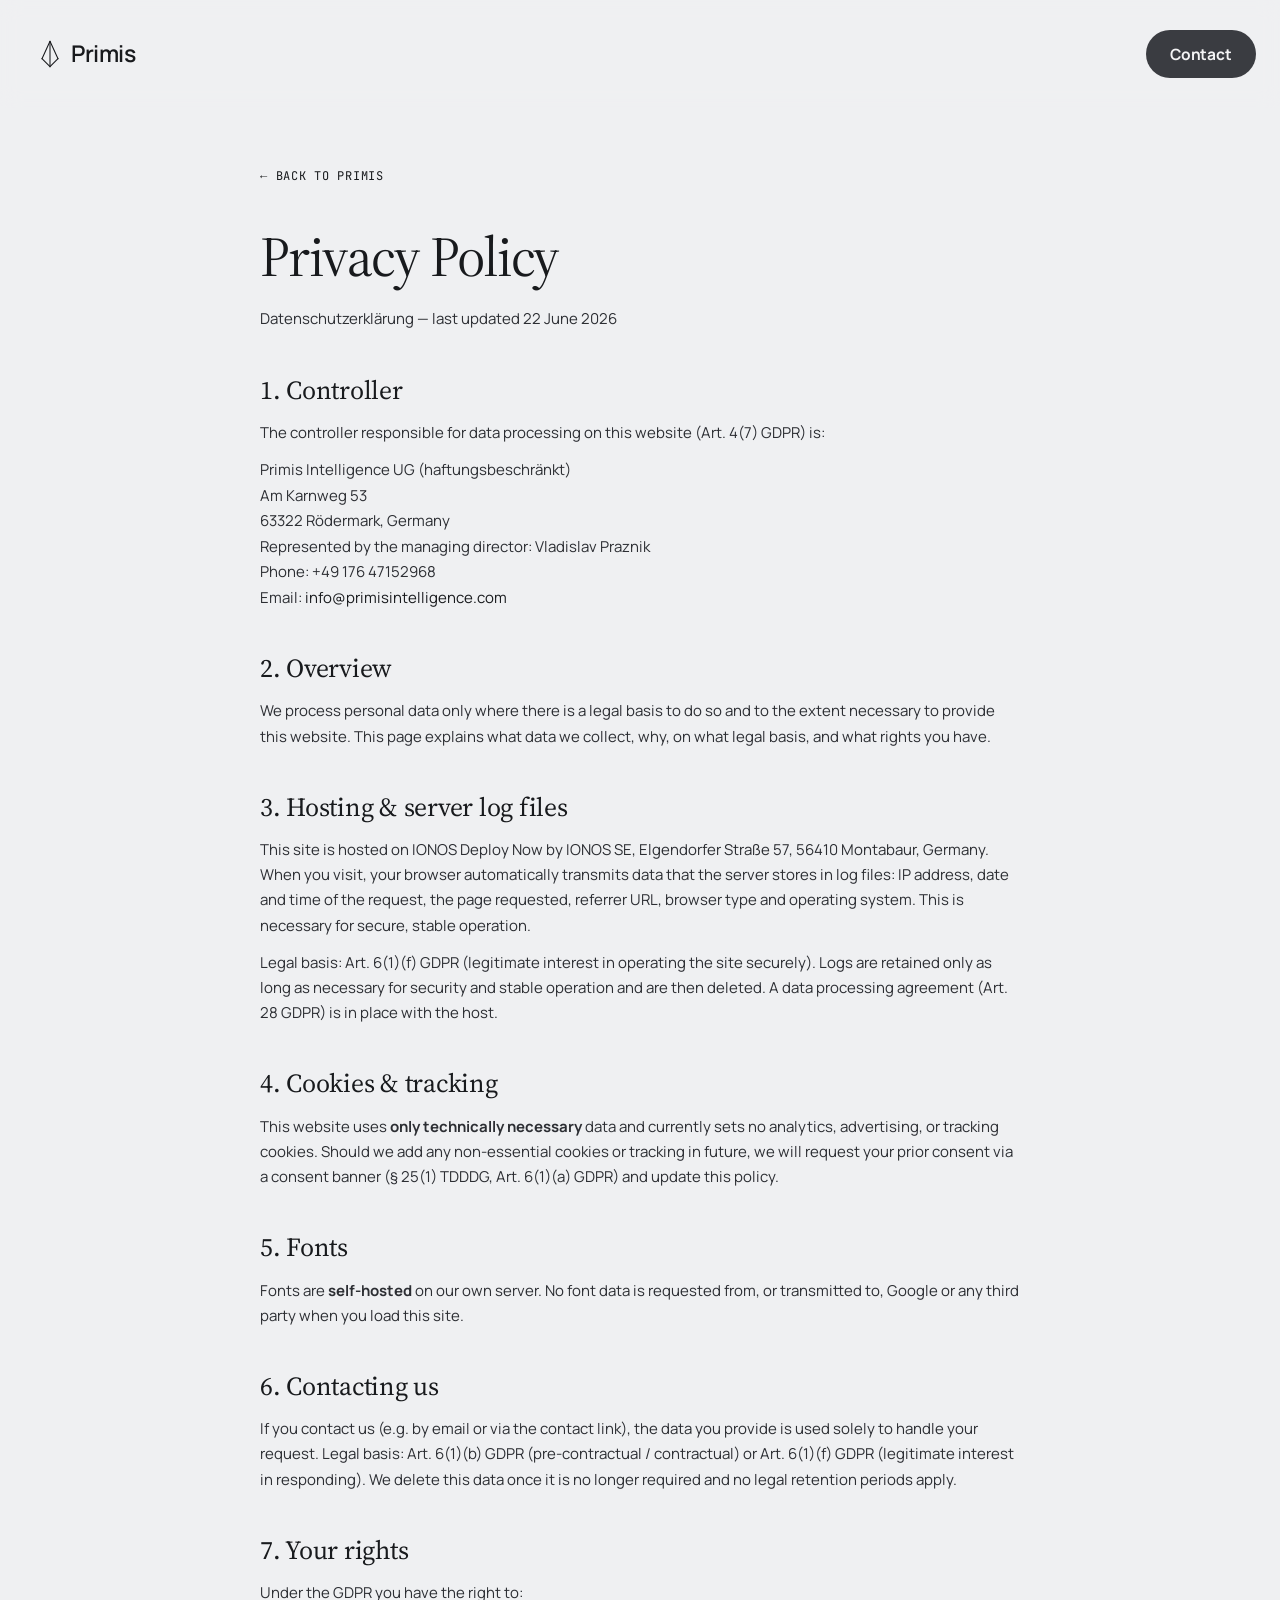
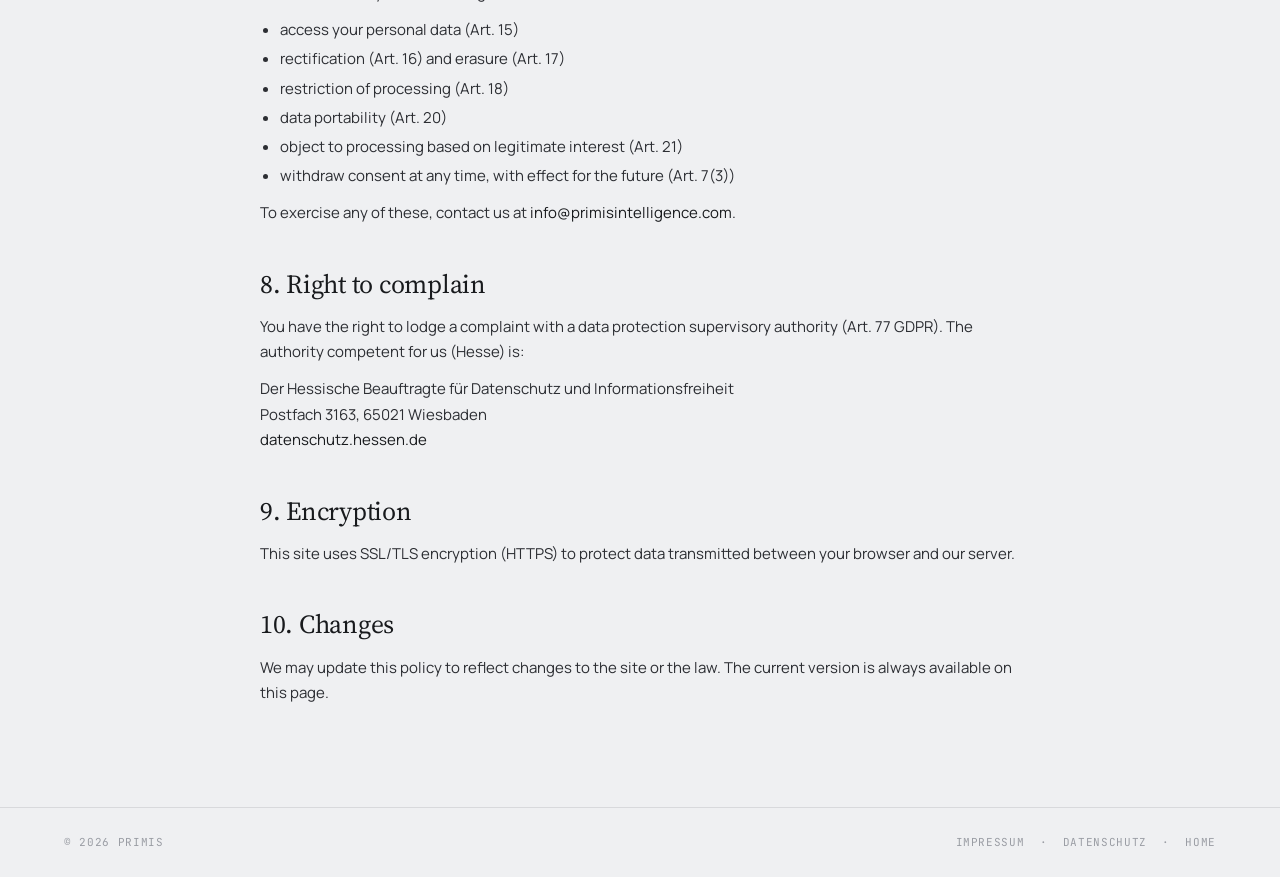
==== commit 58b44e16: "Legal pages: remove template notes + empty USt section, finalize retention" ====
--- a/datenschutz.html
+++ b/datenschutz.html
@@ -41,7 +41,6 @@
       <a class="legal__back" href="/">&larr; Back to Primis</a>
       <h1>Privacy Policy</h1>
       <p class="legal__sub">Datenschutzerklärung — last updated 22 June 2026</p>
-      <p class="legal__note">Template / Vorlage. Replace the <span class="ph">[placeholders]</span> and have it reviewed (e.g. eRecht24, activeMind, or a lawyer) before launch. If you target German consumers, add a German version. Complies in structure with GDPR (DSGVO) Art. 13 + § 25 TDDDG.</p>
 
       <h2>1. Controller</h2>
       <p>The controller responsible for data processing on this website (Art. 4(7) GDPR) is:</p>
@@ -66,8 +65,8 @@
         IP address, date and time of the request, the page requested, referrer URL, browser type
         and operating system. This is necessary for secure, stable operation.</p>
       <p>Legal basis: Art. 6(1)(f) GDPR (legitimate interest in operating the site securely).
-        Logs are deleted after <span class="ph">[e.g. 7–14 days]</span>. A data processing
-        agreement (Art. 28 GDPR) is in place with the host.</p>
+        Logs are retained only as long as necessary for security and stable operation and are
+        then deleted. A data processing agreement (Art. 28 GDPR) is in place with the host.</p>
 
       <h2>4. Cookies &amp; tracking</h2>
       <p>This website uses <strong>only technically necessary</strong> data and currently sets no
